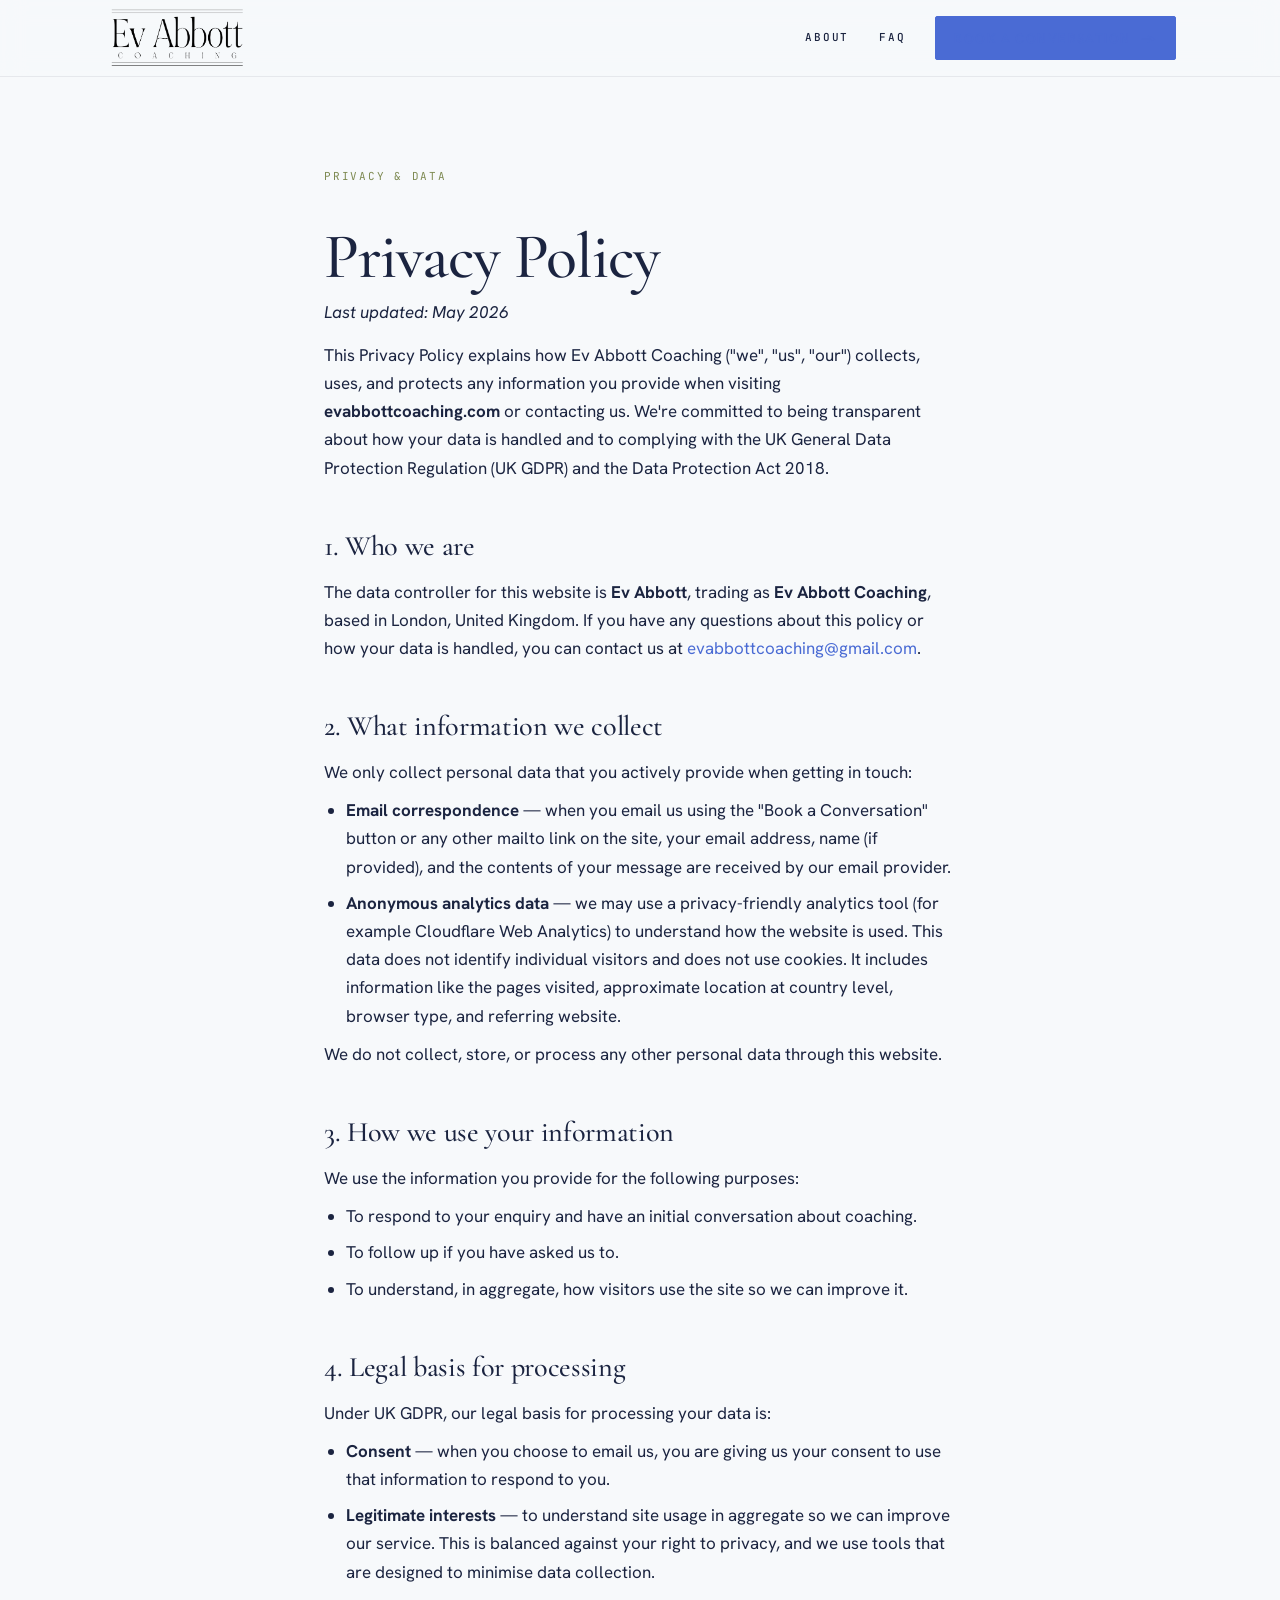
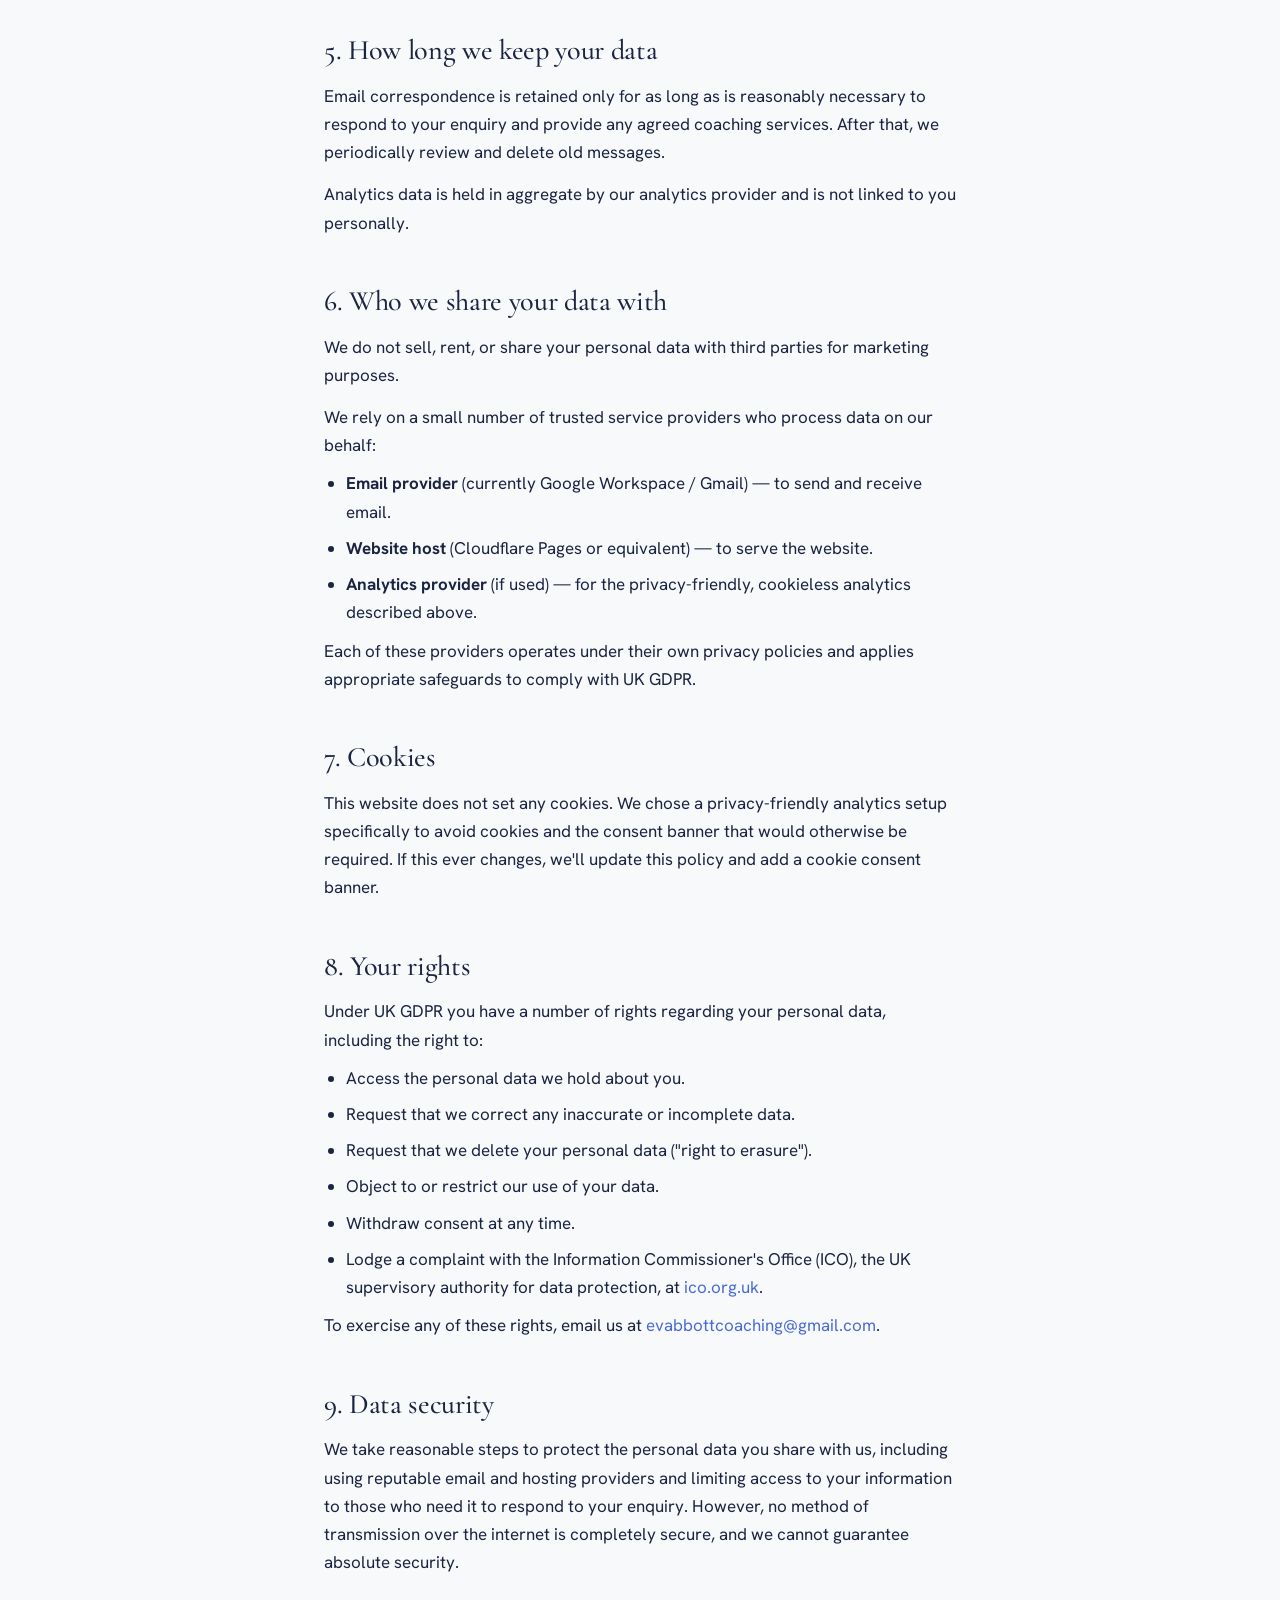
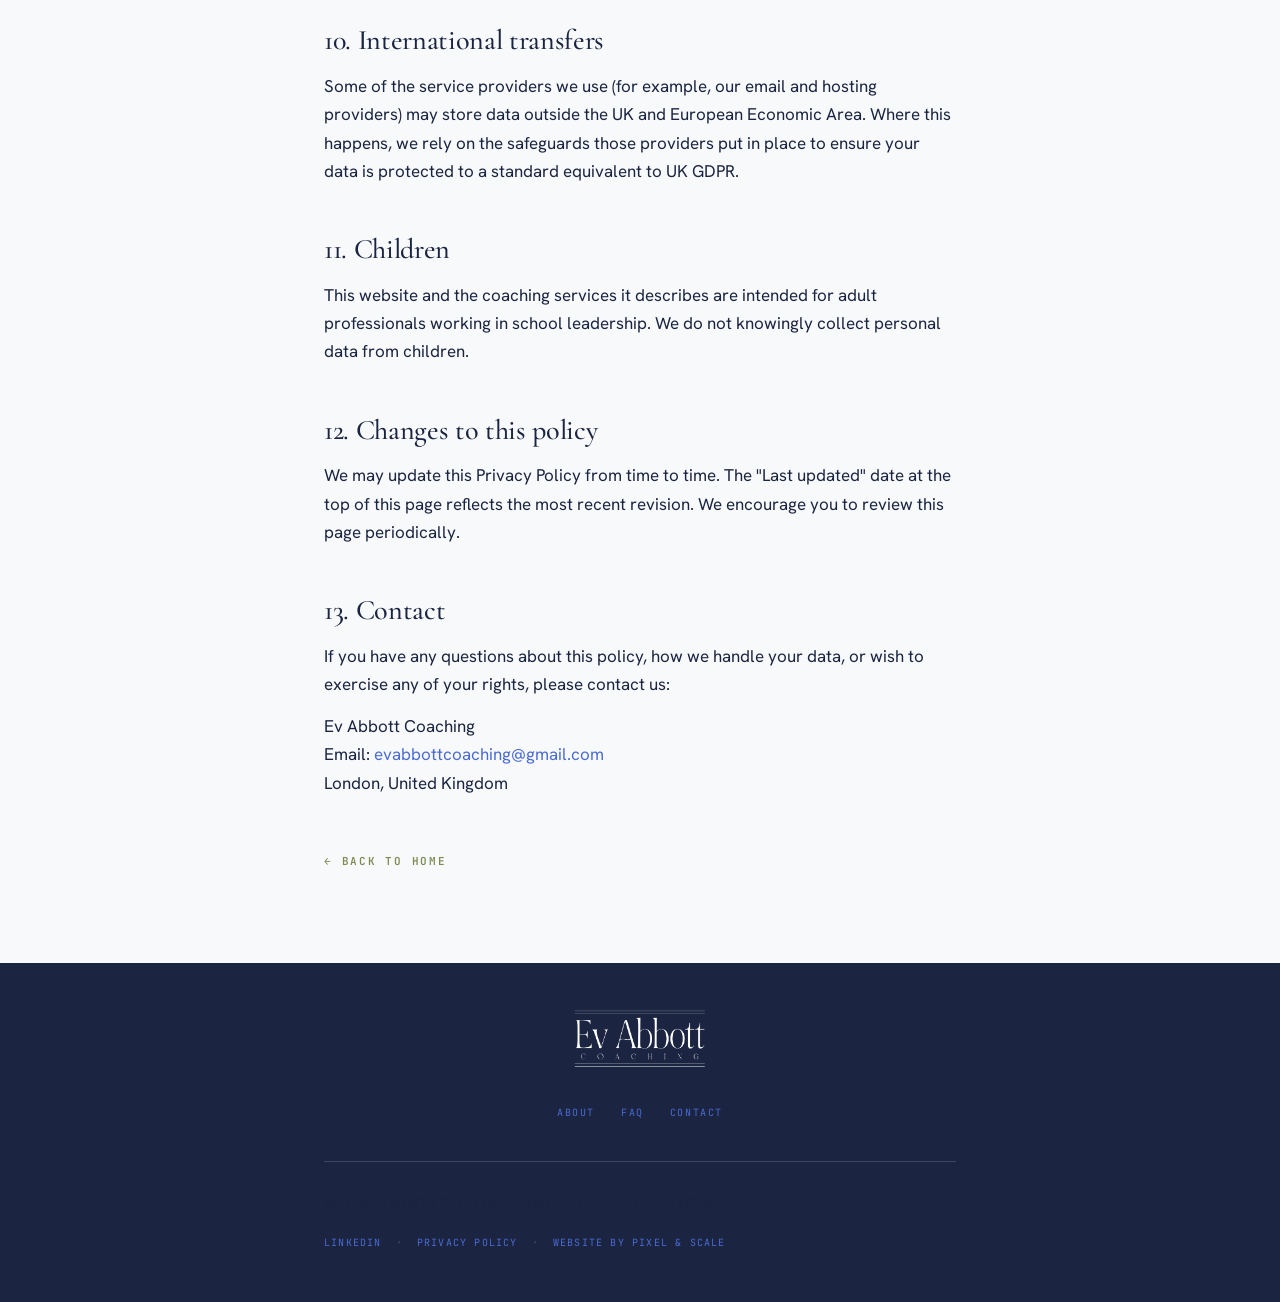
==== privacy.html @ af93abff "Initial commit — Ev Abbott Coaching site Single-page coaching site for school middle leaders. - inde" ====
<!doctype html>
<html lang="en-GB">
<head>
<meta charset="utf-8" />
<meta name="viewport" content="width=device-width, initial-scale=1" />
<title>Privacy Policy | Ev Abbott Coaching</title>
<meta name="description" content="How Ev Abbott Coaching collects and uses your personal information." />
<link rel="canonical" href="https://www.evabbottcoaching.com/privacy.html" /><!-- TODO: confirm final domain -->
<meta name="robots" content="noindex, follow" />
<meta name="theme-color" content="#1B2440" />

<link rel="icon" href="icon.svg" type="image/svg+xml" />

<link rel="preconnect" href="https://fonts.googleapis.com" />
<link rel="preconnect" href="https://fonts.gstatic.com" crossorigin />
<link href="https://fonts.googleapis.com/css2?family=Cormorant+Garamond:ital,wght@0,400;0,500;0,600;1,400;1,500;1,600&family=Hanken+Grotesk:wght@300;400;500;600&family=JetBrains+Mono:ital,wght@0,400;0,500;0,600;1,500;1,600&display=swap" rel="stylesheet" />

<link rel="stylesheet" href="styles/main.css" />

<style>
  .legal-page main { padding-block: clamp(48px, 7vw, 96px); }
  .legal-page .container { max-width: 760px; }
  .legal-page h1.display { font-size: clamp(36px, 5vw, 64px); line-height: 1.05; letter-spacing: -0.02em; margin-bottom: 8px; color: var(--ink); }
  .legal-page .legal-meta { font-family: var(--mono); font-size: 11px; letter-spacing: 0.16em; text-transform: uppercase; color: var(--olive-text); margin-bottom: clamp(28px, 3vw, 40px); }
  .legal-page h2 { font-family: var(--serif); font-weight: 500; font-size: clamp(22px, 2.2vw, 30px); line-height: 1.2; letter-spacing: -0.012em; color: var(--ink); margin-top: clamp(32px, 4vw, 48px); margin-bottom: 14px; }
  .legal-page p, .legal-page li { font-family: var(--sans); font-size: 17px; line-height: 1.66; color: var(--ink); max-width: 64ch; }
  .legal-page p + p { margin-top: 14px; }
  .legal-page ul { padding-left: 22px; margin: 10px 0; display: flex; flex-direction: column; gap: 8px; }
  .legal-page a { color: var(--blue); }
  .legal-page a:hover { color: var(--blue-deep); text-decoration: underline; text-underline-offset: 3px; }
  .legal-page .back-link {
    display: inline-flex; align-items: center; gap: 8px;
    font-family: var(--mono); font-size: 11px; font-weight: 600; letter-spacing: 0.16em; text-transform: uppercase;
    color: var(--olive-text);
    margin-top: clamp(40px, 5vw, 56px);
  }
  .legal-page .back-link:hover { color: var(--blue); }
</style>
</head>
<body class="legal-page">

<a class="skip-link" href="#main">Skip to main content</a>

<header class="site-header">
  <div class="site-header__inner">
    <a href="index.html" class="wordmark" aria-label="Ev Abbott Coaching, back to home">
      <img src="images/Ev-Abbott-coaching-logo.png" alt="Ev Abbott Coaching" width="1914" height="836" />
    </a>
    <nav class="primary-nav" aria-label="Primary">
      <a href="index.html#about">About</a>
      <a href="index.html#faq">FAQ</a>
      <a href="index.html#contact" class="btn btn--solid nav-cta">Book a conversation <span class="arrow" aria-hidden="true">→</span></a>
    </nav>
  </div>
</header>

<main id="main">
  <div class="container">

    <p class="legal-meta">Privacy &amp; Data</p>
    <h1 class="display">Privacy Policy</h1>
    <p><em>Last updated: <span id="lastUpdated">May 2026</span></em></p>

    <p>This Privacy Policy explains how Ev Abbott Coaching ("we", "us", "our") collects, uses, and protects any information you provide when visiting <strong>evabbottcoaching.com</strong> or contacting us. We're committed to being transparent about how your data is handled and to complying with the UK General Data Protection Regulation (UK GDPR) and the Data Protection Act 2018.</p>

    <h2>1. Who we are</h2>
    <p>The data controller for this website is <strong>Ev Abbott</strong>, trading as <strong>Ev Abbott Coaching</strong>, based in London, United Kingdom. If you have any questions about this policy or how your data is handled, you can contact us at <a href="mailto:evabbottcoaching@gmail.com">evabbottcoaching@gmail.com</a>.</p>

    <h2>2. What information we collect</h2>
    <p>We only collect personal data that you actively provide when getting in touch:</p>
    <ul>
      <li><strong>Email correspondence</strong> — when you email us using the "Book a Conversation" button or any other mailto link on the site, your email address, name (if provided), and the contents of your message are received by our email provider.</li>
      <li><strong>Anonymous analytics data</strong> — we may use a privacy-friendly analytics tool (for example Cloudflare Web Analytics) to understand how the website is used. This data does not identify individual visitors and does not use cookies. It includes information like the pages visited, approximate location at country level, browser type, and referring website.</li>
    </ul>
    <p>We do not collect, store, or process any other personal data through this website.</p>

    <h2>3. How we use your information</h2>
    <p>We use the information you provide for the following purposes:</p>
    <ul>
      <li>To respond to your enquiry and have an initial conversation about coaching.</li>
      <li>To follow up if you have asked us to.</li>
      <li>To understand, in aggregate, how visitors use the site so we can improve it.</li>
    </ul>

    <h2>4. Legal basis for processing</h2>
    <p>Under UK GDPR, our legal basis for processing your data is:</p>
    <ul>
      <li><strong>Consent</strong> — when you choose to email us, you are giving us your consent to use that information to respond to you.</li>
      <li><strong>Legitimate interests</strong> — to understand site usage in aggregate so we can improve our service. This is balanced against your right to privacy, and we use tools that are designed to minimise data collection.</li>
    </ul>

    <h2>5. How long we keep your data</h2>
    <p>Email correspondence is retained only for as long as is reasonably necessary to respond to your enquiry and provide any agreed coaching services. After that, we periodically review and delete old messages.</p>
    <p>Analytics data is held in aggregate by our analytics provider and is not linked to you personally.</p>

    <h2>6. Who we share your data with</h2>
    <p>We do not sell, rent, or share your personal data with third parties for marketing purposes.</p>
    <p>We rely on a small number of trusted service providers who process data on our behalf:</p>
    <ul>
      <li><strong>Email provider</strong> (currently Google Workspace / Gmail) — to send and receive email.</li>
      <li><strong>Website host</strong> (Cloudflare Pages or equivalent) — to serve the website.</li>
      <li><strong>Analytics provider</strong> (if used) — for the privacy-friendly, cookieless analytics described above.</li>
    </ul>
    <p>Each of these providers operates under their own privacy policies and applies appropriate safeguards to comply with UK GDPR.</p>

    <h2>7. Cookies</h2>
    <p>This website does not set any cookies. We chose a privacy-friendly analytics setup specifically to avoid cookies and the consent banner that would otherwise be required. If this ever changes, we'll update this policy and add a cookie consent banner.</p>

    <h2>8. Your rights</h2>
    <p>Under UK GDPR you have a number of rights regarding your personal data, including the right to:</p>
    <ul>
      <li>Access the personal data we hold about you.</li>
      <li>Request that we correct any inaccurate or incomplete data.</li>
      <li>Request that we delete your personal data ("right to erasure").</li>
      <li>Object to or restrict our use of your data.</li>
      <li>Withdraw consent at any time.</li>
      <li>Lodge a complaint with the Information Commissioner's Office (ICO), the UK supervisory authority for data protection, at <a href="https://ico.org.uk" target="_blank" rel="noopener noreferrer">ico.org.uk</a>.</li>
    </ul>
    <p>To exercise any of these rights, email us at <a href="mailto:evabbottcoaching@gmail.com">evabbottcoaching@gmail.com</a>.</p>

    <h2>9. Data security</h2>
    <p>We take reasonable steps to protect the personal data you share with us, including using reputable email and hosting providers and limiting access to your information to those who need it to respond to your enquiry. However, no method of transmission over the internet is completely secure, and we cannot guarantee absolute security.</p>

    <h2>10. International transfers</h2>
    <p>Some of the service providers we use (for example, our email and hosting providers) may store data outside the UK and European Economic Area. Where this happens, we rely on the safeguards those providers put in place to ensure your data is protected to a standard equivalent to UK GDPR.</p>

    <h2>11. Children</h2>
    <p>This website and the coaching services it describes are intended for adult professionals working in school leadership. We do not knowingly collect personal data from children.</p>

    <h2>12. Changes to this policy</h2>
    <p>We may update this Privacy Policy from time to time. The "Last updated" date at the top of this page reflects the most recent revision. We encourage you to review this page periodically.</p>

    <h2>13. Contact</h2>
    <p>If you have any questions about this policy, how we handle your data, or wish to exercise any of your rights, please contact us:</p>
    <p>
      Ev Abbott Coaching<br />
      Email: <a href="mailto:evabbottcoaching@gmail.com">evabbottcoaching@gmail.com</a><br />
      London, United Kingdom
    </p>

    <a class="back-link" href="index.html">← Back to home</a>

  </div>
</main>

<footer class="site-footer">
  <div class="container">
    <div class="site-footer__top">
      <img class="site-footer__logo" src="images/Ev-Abbott-coaching-logo.png" alt="Ev Abbott Coaching" width="1914" height="836" loading="lazy" />
      <nav class="site-footer__nav" aria-label="Footer">
        <a href="index.html#about">About</a>
        <a href="index.html#faq">FAQ</a>
        <a href="index.html#contact">Contact</a>
      </nav>
    </div>
    <div class="site-footer__bottom">
      <p class="site-footer__copy">© Ev Abbott Coaching <span id="year">2026</span> <span class="site-footer__sep" aria-hidden="true">·</span> London, UK</p>
      <div class="site-footer__legal">
        <a href="https://www.linkedin.com/in/evabbott" target="_blank" rel="noopener noreferrer">LinkedIn<span class="visually-hidden"> (opens in a new tab)</span></a>
        <span class="site-footer__sep" aria-hidden="true">·</span>
        <a href="privacy.html" aria-current="page">Privacy Policy</a>
        <span class="site-footer__sep" aria-hidden="true">·</span>
        <a href="https://pixelandscale.com" target="_blank" rel="noopener noreferrer">Website by Pixel &amp; Scale<span class="visually-hidden"> (opens in a new tab)</span></a>
      </div>
    </div>
  </div>
</footer>

<script>
  document.getElementById('year').textContent = new Date().getFullYear();
</script>

</body>
</html>
---- styles/main.css ----
/* ============================================================
   EV ABBOTT COACHING
   Visual system adapted from the Reframd home page (editorial /
   asymmetric & declarative). Palette and fonts are Ev's; the
   layout language is the same. WCAG 2.2 AA targeted throughout.
   ============================================================ */

/* ───────── TOKENS ───────── */
:root {
  /* Brand palette (client brief — small contrast tweaks only) */
  --paper:      #FFFFFF;
  --canvas:     #F7F9FB;   /* off-white — main background */
  --mist:       #E8EAEE;   /* light grey — quiet alt bands */
  --soft-blue:  #B3C9F6;   /* soft blue — pop band / light accent */
  --blue:       #4A6BD4;   /* primary blue — actions + closing block */
  --blue-deep:  #3A57B8;   /* darker blue — hover/active (tweak) */
  --olive:      #7E8A52;   /* olive — large display italics, numerals, marks */
  --olive-text: #7E8A52;   /* brand olive — used for small titles per design brief. NOTE: at 11–13px this fails strict WCAG AA (~3.46:1 vs 4.5 needed). Acceptable to the client for now. */
  --ink:        #1B2440;   /* near-navy — headings, body text, dark blocks */
  --ink-70:     #4C5468;   /* muted text — AA-safe on canvas & mist (tweak) */

  --on-dark:        #F7F9FB;
  --on-dark-soft:   rgba(247, 249, 251, 0.80);
  --on-dark-faint:  rgba(247, 249, 251, 0.55);
  --on-blue-soft:   rgba(255, 255, 255, 0.92);

  --line:        rgba(27, 36, 64, 0.14);
  --line-soft:   rgba(27, 36, 64, 0.08);
  --line-on-dark: rgba(247, 249, 251, 0.16);

  --serif: 'Cormorant Garamond', 'Iowan Old Style', 'Palatino Linotype', Palatino, Georgia, serif;
  --sans:  'Hanken Grotesk', -apple-system, BlinkMacSystemFont, 'Segoe UI', Helvetica, Arial, sans-serif;
  --mono:  'JetBrains Mono', ui-monospace, 'SF Mono', Menlo, Consolas, monospace;

  --maxw:   1200px;
  --gutter: clamp(24px, 5vw, 64px);
  --header-h: 76px;
  --pad-section: clamp(64px, 9vw, 124px);
}

/* ───────── RESET / BASE ───────── */
*, *::before, *::after { box-sizing: border-box; margin: 0; padding: 0; }
html { scroll-behavior: smooth; }
html, body { background: var(--canvas); }
body {
  font-family: var(--sans);
  color: var(--ink);
  font-size: 17px;
  line-height: 1.62;
  -webkit-font-smoothing: antialiased;
  -moz-osx-font-smoothing: grayscale;
  text-rendering: optimizeLegibility;
}
img { max-width: 100%; height: auto; display: block; }
::selection { background: var(--soft-blue); color: var(--ink); }
a { color: var(--blue); text-decoration: none; }
a:hover { color: var(--blue-deep); text-decoration: underline; text-underline-offset: 3px; }

/* Visible keyboard focus everywhere */
:focus-visible {
  outline: 3px solid var(--blue);
  outline-offset: 3px;
  border-radius: 3px;
}
/* On dark/blue surfaces use a light focus ring */
.challenge :focus-visible,
.contact :focus-visible,
.site-footer :focus-visible { outline-color: var(--soft-blue); }

/* Screen-reader-only text */
.visually-hidden {
  position: absolute !important;
  width: 1px; height: 1px;
  padding: 0; margin: -1px; overflow: hidden;
  clip: rect(0 0 0 0); white-space: nowrap; border: 0;
}

/* Skip link */
.skip-link {
  position: absolute; left: 14px; top: -120px; z-index: 300;
  background: var(--ink); color: #fff;
  padding: 12px 18px; border-radius: 8px;
  font-family: var(--sans); font-size: 15px; font-weight: 500;
  transition: top 0.18s ease;
}
.skip-link:hover { color: #fff; text-decoration: none; }
.skip-link:focus-visible { top: 14px; outline-offset: 2px; }

/* ───────── LAYOUT HELPERS ───────── */
.container {
  max-width: var(--maxw);
  margin-inline: auto;
  padding-inline: var(--gutter);
}
section { padding-block: var(--pad-section); scroll-margin-top: calc(var(--header-h) + 12px); }
section.alt { background: var(--mist); }

/* Micro-label (mono eyebrow) */
.micro-label {
  display: inline-block;
  font-family: var(--mono);
  font-size: 13px;
  font-weight: 600;
  letter-spacing: 0.18em;
  text-transform: uppercase;
  color: var(--olive-text);
  margin-bottom: 22px;
}
.micro-label--light { color: var(--soft-blue); }

/* Display type (Cormorant Garamond) */
.display {
  font-family: var(--serif);
  font-weight: 500;
  line-height: 1.0;
  letter-spacing: -0.018em;
  color: var(--ink);
  text-wrap: balance;
  font-feature-settings: 'liga', 'dlig';
}
.display__italic {
  font-style: italic;
  font-weight: 500;
  color: var(--blue);
}

/* Buttons */
.btn {
  display: inline-flex; align-items: center; justify-content: center; gap: 10px;
  min-height: 46px;
  padding: 13px 24px;
  font-family: var(--sans);
  font-size: 13px; font-weight: 600;
  letter-spacing: 0.11em; text-transform: uppercase;
  line-height: 1;
  border: 1.5px solid transparent;
  border-radius: 2px;
  cursor: pointer;
  transition: background-color 0.22s ease, color 0.22s ease, border-color 0.22s ease, transform 0.2s ease;
}
.btn:hover { text-decoration: none; }
.btn .arrow { transition: transform 0.22s ease; }
.btn:hover .arrow { transform: translateX(4px); }
.btn--lg { min-height: 54px; padding: 17px 30px; font-size: 13px; }
/* Solid CTA — blue #4A6BD4 with white text (~4.83:1, passes AA), olive #7E8A52 on hover */
.btn--solid { background: var(--blue); color: #fff; border-color: var(--blue); }
.btn--solid:hover { background: var(--olive); border-color: var(--olive); color: #fff; }
.btn--quiet {
  background: transparent; color: var(--ink); border: none;
  border-radius: 0;
  letter-spacing: 0.04em; text-transform: none; font-weight: 500; font-size: 14px;
  border-bottom: 1.5px solid var(--ink-70);
  min-height: 0; padding: 8px 2px;
}
.btn--quiet:hover { color: var(--blue); border-color: var(--blue); }
/* Contact CTA on the blue section — cream button with dark navy text/arrow, sage hover. */
.btn--on-blue { background: var(--on-dark); color: var(--ink); border-color: var(--on-dark); }
.btn--on-blue:hover { background: var(--olive); border-color: var(--olive); color: var(--ink); }
/* Olive modifier — kept as a no-op alias of .btn--solid */
.btn--olive { background: var(--blue); color: #fff; border-color: var(--blue); }
.btn--olive:hover { background: var(--olive); color: #fff; border-color: var(--olive); }

/* Placeholder image system (swap .img-ph contents for a real <img>) */
.img-ph {
  position: relative;
  display: flex; align-items: flex-end; justify-content: flex-start;
  overflow: hidden;
  aspect-ratio: 4 / 5;
  background-color: var(--soft-blue);
  background-image: repeating-linear-gradient(135deg, rgba(27,36,64,0.06) 0 2px, transparent 2px 15px);
  border: 1px solid var(--line-soft);
}
.img-ph--tall { aspect-ratio: 4 / 5; }
.img-ph__label {
  font-family: var(--mono);
  font-size: 11px; letter-spacing: 0.08em;
  color: var(--ink);
  background: rgba(247, 249, 251, 0.86);
  border: 1px dashed var(--line);
  padding: 7px 11px;
  margin: 16px;
}
.img-ph:has(img) { background: none; border: 0; }
.img-ph:has(img) .img-ph__label { display: none; }
.img-ph img { position: absolute; inset: 0; width: 100%; height: 100%; object-fit: cover; }

/* Draft / placeholder flag */
.draft-flag {
  display: inline-block;
  font-family: var(--mono);
  font-size: 11px; letter-spacing: 0.04em;
  color: var(--ink-70);
  background: rgba(27, 36, 64, 0.06);
  padding: 3px 8px; border-radius: 4px;
}
.micro-label--light + .display .draft-flag,
.challenge .draft-flag,
.contact .draft-flag { color: var(--on-dark-soft); background: rgba(247,249,251,0.12); }

/* ============================================================
   HEADER / NAV
   ============================================================ */
.site-header {
  position: sticky; top: 0; z-index: 100;
  background: rgba(247, 249, 251, 0.9);
  backdrop-filter: saturate(160%) blur(12px);
  -webkit-backdrop-filter: saturate(160%) blur(12px);
  border-bottom: 1px solid var(--line-soft);
}
.site-header__inner {
  max-width: var(--maxw);
  margin-inline: auto;
  padding-inline: var(--gutter);
  height: var(--header-h);
  display: flex; align-items: center; justify-content: space-between; gap: 24px;
}
.wordmark {
  display: inline-flex; align-items: center;
  flex-shrink: 0; line-height: 0;
}
.wordmark img { height: 64px; width: auto; display: block; transition: opacity 0.2s ease; }
.wordmark:hover { text-decoration: none; }
.wordmark:hover img { opacity: 0.78; }
.primary-nav { display: flex; align-items: center; gap: 30px; }
.primary-nav > a:not(.btn) {
  font-family: var(--mono);
  font-size: 11px; font-weight: 500;
  letter-spacing: 0.16em; text-transform: uppercase;
  color: var(--ink);
}
.primary-nav > a:not(.btn):hover { color: var(--blue); text-decoration: none; }
/* Header CTA inherits blue + olive-hover via .btn--solid; just size overrides here */
.nav-cta { min-height: 44px; padding: 12px 18px; }

.nav-toggle {
  display: none;
  flex-direction: column; align-items: center; justify-content: center; gap: 5px;
  width: 46px; height: 46px;
  background: transparent; border: 1px solid var(--line); border-radius: 6px;
  cursor: pointer;
}
.nav-toggle span { display: block; width: 22px; height: 1.6px; background: var(--ink); transition: transform 0.25s ease, opacity 0.2s ease; }
.nav-toggle[aria-expanded="true"] span:nth-child(1) { transform: translateY(6.6px) rotate(45deg); }
.nav-toggle[aria-expanded="true"] span:nth-child(2) { opacity: 0; }
.nav-toggle[aria-expanded="true"] span:nth-child(3) { transform: translateY(-6.6px) rotate(-45deg); }

@media (max-width: 880px) {
  .nav-toggle { display: flex; }
  .primary-nav {
    position: absolute; left: 0; right: 0; top: var(--header-h);
    flex-direction: column; align-items: stretch; gap: 0;
    background: var(--canvas);
    border-bottom: 1px solid var(--line);
    padding: 8px var(--gutter) 22px;
    box-shadow: 0 14px 30px -18px rgba(27, 36, 64, 0.3);
    max-height: 0; overflow: hidden; opacity: 0; visibility: hidden;
    transition: max-height 0.3s ease, opacity 0.22s ease, visibility 0.22s ease, padding 0.3s ease;
  }
  .primary-nav.is-open { max-height: 480px; opacity: 1; visibility: visible; padding-top: 8px; }
  .primary-nav > a:not(.btn) {
    padding: 15px 2px; font-size: 12px;
    border-bottom: 1px solid var(--line-soft);
  }
  .primary-nav .btn { width: 100%; margin-top: 16px; }
}

/* ============================================================
   HERO — full-bleed photo + light wash overlay
   ============================================================ */
.hero {
  position: relative;
  display: flex; align-items: center;
  min-height: clamp(520px, 80vh, 800px);
  padding-block: clamp(56px, 9vw, 112px);
  overflow: hidden;
  color: var(--ink);
  background-color: var(--mist);
  /* School photo under a strong, light #E8EAEE wash — kept very light across the
     left two-thirds (where all the text sits) for readability, easing off only
     on the far right so a hint of the building still shows. */
  background-image:
    linear-gradient(102deg,
      rgba(232, 234, 238, 0.97) 0%,
      rgba(232, 234, 238, 0.95) 48%,
      rgba(232, 234, 238, 0.86) 76%,
      rgba(232, 234, 238, 0.74) 100%),
    url('../images/ev-abbott-coaching-hero.jpg');
  background-size: cover;
  background-position: center;
  background-repeat: no-repeat;
}
.hero__inner {
  position: relative; z-index: 2;
  width: 100%; max-width: var(--maxw);
  margin-inline: auto; padding-inline: var(--gutter);
  display: flex; flex-direction: column; align-items: flex-start;
  gap: 24px;
}
.hero h1.display {
  font-size: clamp(44px, 7.4vw, 104px);
  line-height: 0.98;
  letter-spacing: -0.028em;
  max-width: 16ch;
}
.hero .display__italic { color: var(--blue); }
.hero__sub {
  font-size: clamp(17px, 1.4vw, 20px);
  line-height: 1.6;
  color: var(--ink-70);
  max-width: 38rem;
  margin-top: 2px;
}
.hero__actions { display: flex; flex-wrap: wrap; align-items: center; gap: 18px 30px; margin-top: 12px; }

/* ============================================================
   A BRIEF INTRODUCTION
   ============================================================ */
.intro { padding-block: clamp(56px, 7vw, 96px); }
.intro__inner {
  display: grid;
  grid-template-columns: minmax(0, 1.1fr) minmax(0, 0.9fr);
  gap: clamp(40px, 6vw, 84px);
  align-items: center;
}
.intro__text { max-width: 34rem; }
.intro__lead {
  font-family: var(--serif); font-weight: 500;
  font-size: clamp(28px, 3vw, 40px);
  line-height: 1.2; letter-spacing: -0.015em;
  margin-bottom: 22px;
}
/* .intro__lead .display__italic — inherits global .display__italic colour (blue) */
.intro__body { color: var(--ink-70); font-size: clamp(17px, 1.4vw, 19px); line-height: 1.62; }
.intro__sig {
  font-family: var(--serif); font-style: italic; font-weight: 500;
  font-size: 21px; color: var(--olive-text);
  margin-top: 28px;
}
.intro__media .img-ph { max-height: 520px; }

/* ============================================================
   THE CHALLENGE — bold dark block
   ============================================================ */
.challenge {
  background: var(--ink);
  color: var(--on-dark);
}
.challenge .display { color: var(--on-dark); }
.challenge__h2 {
  /* same fluid scale as the How section heading */
  font-size: clamp(36px, 5.6vw, 84px);
  line-height: 1.06;
  letter-spacing: -0.024em;
  margin-bottom: clamp(32px, 4vw, 56px);
}
.challenge__accent { color: var(--soft-blue); }
/* Two-column body: paragraphs on the left, callouts on the right */
.challenge__cols {
  display: grid;
  grid-template-columns: minmax(0, 1.05fr) minmax(0, 0.95fr);
  gap: clamp(36px, 5vw, 72px);
  align-items: start;
}
.challenge__body {
  display: flex;
  flex-direction: column;
  gap: 20px;
  color: var(--on-dark-soft);
  font-size: clamp(16px, 1.3vw, 18px);
  line-height: 1.65;
  max-width: 60ch;
}
.challenge__callouts {
  display: flex;
  flex-direction: column;
  gap: 14px;
}
.callout {
  display: grid;
  grid-template-columns: auto minmax(0, 1fr);
  gap: 18px;
  align-items: center;
  background: var(--mist);
  padding: clamp(18px, 2vw, 24px) clamp(20px, 2.4vw, 28px);
}
.callout__icon {
  display: inline-flex;
  align-items: center;
  justify-content: center;
  width: 24px;
  height: 24px;
  color: var(--olive);
  flex-shrink: 0;
}
.callout__icon svg { width: 100%; height: 100%; display: block; }
.callout__text {
  font-family: var(--sans);
  font-size: 15px;
  line-height: 1.55;
  color: var(--ink);
}

@media (max-width: 880px) {
  .challenge__cols { grid-template-columns: 1fr; gap: 32px; }
}

/* ============================================================
   COACHING DEPTH — quiet editorial section between challenge & how-it-works
   ============================================================ */
.depth { background: var(--paper); } /* pure white — distinct from the slightly-grey canvas elsewhere */
.depth__inner {
  display: grid;
  grid-template-columns: minmax(0, 0.85fr) minmax(0, 1.15fr);
  gap: clamp(40px, 5vw, 80px);
  align-items: center;
  max-width: 1100px;
  margin-inline: auto;
}
.depth__media .img-ph {
  max-width: 460px;
  max-height: 580px;
}
.depth__text { max-width: 60ch; }
.depth__h2 {
  text-align: left;
  font-size: clamp(32px, 4.4vw, 60px);
  line-height: 1.1;
  letter-spacing: -0.022em;
  color: var(--ink);
  margin: 0 0 clamp(22px, 2.6vw, 34px);
}
.depth__pull {
  text-align: left;
  font-family: var(--serif);
  font-style: italic;
  font-weight: 500;
  font-size: clamp(20px, 2.2vw, 30px);
  line-height: 1.35;
  letter-spacing: -0.01em;
  color: var(--blue);
  margin: 0 0 clamp(32px, 4vw, 48px);
}
.depth__body {
  display: flex;
  flex-direction: column;
  gap: 20px;
  margin: 0;
  text-align: left;
  font-family: var(--sans);
  font-size: clamp(16px, 1.3vw, 18px);
  line-height: 1.66;
  color: var(--ink);
}

@media (max-width: 880px) {
  .depth__inner { grid-template-columns: 1fr; gap: 36px; }
  .depth__media .img-ph { max-width: 440px; margin-inline: auto; }
}

/* ============================================================
   HOW IT WORKS — three steps
   ============================================================ */
.how__head {
  margin-bottom: clamp(40px, 5vw, 64px);
  text-align: center;
}
.how__h2 {
  font-size: clamp(36px, 5.6vw, 84px);
  line-height: 1.06;
  /* no max-width — heading spans the full section width so it can sit on one line at desktop */
  margin-bottom: 24px;
}
.how__intro {
  color: var(--ink-70);
  font-size: clamp(16px, 1.3vw, 18px);
  line-height: 1.6;
  /* no max-width — extends to the same width as the heading above */
  margin-inline: auto;
}
.how__steps {
  list-style: none;
  display: grid;
  grid-template-columns: repeat(3, minmax(0, 1fr));
  gap: 1px;
  background: var(--line);
  border-block: 1px solid var(--line);
}
.how__step {
  background: var(--canvas);
  padding: clamp(28px, 3.4vw, 44px) clamp(22px, 2.4vw, 36px);
  min-height: clamp(300px, 30vw, 400px);
  display: flex; flex-direction: column; gap: 14px;
  transition: background-color 0.3s ease;
}
.alt .how__step { background: var(--mist); }
.how__step:hover { background: var(--soft-blue); }
.how__num {
  font-family: var(--serif); font-style: italic; font-weight: 500;
  font-size: clamp(72px, 7vw, 110px);
  line-height: 0.85;
  color: var(--olive);
  margin-bottom: clamp(16px, 3vw, 40px);
}
.how__step h3 {
  font-family: var(--serif); font-weight: 500;
  font-size: clamp(22px, 1.9vw, 28px);
  line-height: 1.15; letter-spacing: -0.01em;
  color: var(--ink);
  max-width: 16ch;
}
.how__step p { color: var(--ink-70); font-size: 15.5px; line-height: 1.6; }
.how__cta { margin-top: clamp(40px, 5vw, 64px); display: flex; justify-content: center; }

/* ============================================================
   WHAT CHANGES — outcomes cards
   ============================================================ */
/* What-changes section sits on a mist band */
.outcomes { background: var(--mist); }
.outcomes .micro-label { color: var(--olive-text); } /* brand olive returns — borderline AA-large on mist */
.outcomes .outcome-card { border-color: rgba(27, 36, 64, 0.10); }
.outcomes__head { margin-bottom: clamp(40px, 5vw, 64px); }
.outcomes__h2 {
  font-size: clamp(36px, 6vw, 96px);
  line-height: 0.96;
  letter-spacing: -0.025em;
}
.outcomes__grid {
  display: grid;
  grid-template-columns: repeat(3, minmax(0, 1fr));
  gap: clamp(20px, 2.4vw, 30px);
}
.outcome-card {
  background: var(--paper);
  border: 1px solid var(--line-soft);
  padding: clamp(28px, 3vw, 40px);
  display: flex; flex-direction: column; gap: 16px;
  min-height: clamp(240px, 24vw, 300px);
  transition: border-color 0.25s ease, transform 0.25s ease;
}
.alt .outcome-card { background: var(--paper); }
.outcome-card:hover { border-color: var(--blue); transform: translateY(-3px); }
.outcome-card__icon {
  display: inline-block;
  width: clamp(40px, 4.4vw, 56px);
  height: clamp(40px, 4.4vw, 56px);
  color: var(--olive);
  margin-bottom: 8px;
  transition: color 0.25s ease;
}
.outcome-card__icon svg { width: 100%; height: 100%; display: block; }
.outcome-card:hover .outcome-card__icon { color: var(--blue); }
.outcome-card h3 {
  font-family: var(--serif); font-weight: 500;
  font-size: clamp(21px, 1.8vw, 26px);
  line-height: 1.18; letter-spacing: -0.01em;
  color: var(--ink); max-width: 18ch;
}
.outcome-card p { color: var(--ink-70); font-size: 15.5px; line-height: 1.6; }

/* ============================================================
   THE PROGRAMME & INVESTMENT
   ============================================================ */
.programme__head { margin-bottom: clamp(36px, 4.5vw, 56px); }
.programme__h2 {
  font-size: clamp(34px, 5.4vw, 82px);
  line-height: 0.98;
  letter-spacing: -0.025em;
  max-width: 20ch;
}
.programme__grid {
  display: grid;
  grid-template-columns: minmax(0, 1.05fr) minmax(0, 0.95fr);
  gap: clamp(36px, 5vw, 72px);
  align-items: center;
}
.programme__text { display: flex; flex-direction: column; gap: 20px; color: var(--ink-70); font-size: 17px; line-height: 1.65; max-width: 46ch; }
.programme__text p strong, .programme__strong { color: var(--ink); font-weight: 600; }
.programme__text .btn { align-self: flex-start; margin-top: 8px; }
.programme__panel {
  background: var(--paper);
  border: 1px solid var(--line-soft);
  padding: clamp(28px, 3.4vw, 44px);
  box-shadow: 0 16px 36px -24px rgba(27, 36, 64, 0.28);
}
.programme__panel h3 {
  font-family: var(--serif); font-weight: 600;
  font-size: clamp(20px, 1.8vw, 24px);
  color: var(--ink);
  margin-bottom: 20px;
}
.programme__list {
  list-style: none;
  display: flex; flex-direction: column; gap: 12px;
  margin-bottom: 24px;
}
.programme__list li {
  position: relative; padding-left: 26px;
  color: var(--ink-70); font-size: 15.5px; line-height: 1.5;
}
.programme__list li::before {
  content: "";
  position: absolute; left: 0; top: 0.55em;
  width: 14px; height: 2px; background: var(--olive); border-radius: 2px;
}
.programme__investment {
  border-top: 1px solid var(--line);
  padding-top: 20px;
  color: var(--ink-70); font-size: 15px; line-height: 1.6;
}
.programme__investment strong { color: var(--ink); font-weight: 600; }

/* ============================================================
   TESTIMONIALS — three stacked full-width colour bands
   ============================================================ */
.testimonials { padding-block: 0; }
.testimonials__eyebrow {
  display: block;
  text-align: center;
  padding: clamp(56px, 7vw, 96px) var(--gutter) 0;
  margin: 0;
}

.t-band {
  margin: 0;
  padding: clamp(32px, 4vw, 56px) var(--gutter);
  display: grid;
  justify-items: center;
  align-content: center;
  gap: clamp(14px, 1.8vw, 22px);
  text-align: center;
  color: var(--ink);
  min-height: calc(clamp(280px, 28vw, 360px) - 30px);   /* matched band 1, now 30px shorter across viewports */
}
.t-band--soft-blue { background: var(--soft-blue); }
.t-band--mist      { background: var(--mist); }
.t-band--canvas    { background: var(--canvas); }

.t-band__mark {
  font-family: var(--serif);
  font-weight: 500;
  font-size: clamp(54px, 6vw, 88px);
  line-height: 0.6;
  color: var(--ink);
}
.t-band__mark--accent { color: var(--olive); } /* canvas band only */

.t-band blockquote,
.t-band__quote-placeholder {
  margin: 0;
  max-width: 64ch;
  font-family: var(--serif);
  font-weight: 500;
  font-size: clamp(20px, 2vw, 26px);
  line-height: 1.5;
  letter-spacing: -0.005em;
  color: var(--ink);
}
.t-band__italic { font-style: italic; color: var(--blue-deep); }

.t-band figcaption {
  font-family: var(--mono);
  font-size: 11.5px;
  letter-spacing: 0.14em;
  text-transform: uppercase;
  color: var(--ink);
}

/* ============================================================
   ABOUT EV — fuller, with stats
   ============================================================ */
.about { background: var(--paper); color: var(--ink); }
/* eyebrow back to brand olive on the paper-white background */
.about .micro-label { color: var(--olive-text); }
.about__inner {
  display: grid;
  grid-template-columns: minmax(0, 0.85fr) minmax(0, 1.15fr);
  gap: clamp(40px, 6vw, 80px);
  align-items: start;
}
.about__media-col { display: flex; flex-direction: column; }
.about__media-col .img-ph { aspect-ratio: 4 / 5; }
.intro__stats {
  margin-top: clamp(28px, 3.4vw, 44px);
  padding-top: clamp(22px, 2.4vw, 32px);
  border-top: 1px solid var(--line);
  display: grid; grid-template-columns: repeat(3, minmax(0, 1fr)); gap: 18px;
}
.intro__stat { display: flex; flex-direction: column; gap: 8px; }
.intro__stat-num {
  font-family: var(--serif); font-weight: 500;
  font-size: clamp(26px, 2.4vw, 36px);
  line-height: 1; color: var(--blue);
  transition: color 0.25s ease;
}
/* .intro__stat-num .display__italic — inherits the parent's blue / hover olive */
.intro__stat-num .display__italic { color: inherit; }
.intro__stat-lbl {
  font-family: var(--mono); font-size: 11px; font-weight: 600; letter-spacing: 0.12em; text-transform: uppercase;
  color: var(--olive-text); line-height: 1.5;
  transition: color 0.25s ease;
}
.intro__stat:hover .intro__stat-num { color: var(--olive); }
.intro__stat:hover .intro__stat-lbl { color: var(--blue); }

/* Fourth credibility line below the three stat blocks */
.intro__accreditor {
  margin-top: clamp(14px, 1.6vw, 20px);
  text-align: left;
  font-family: var(--mono);
  font-style: italic;
  font-weight: 600;
  font-size: 14px;
  letter-spacing: 0.12em;
  text-transform: uppercase;
  line-height: 1.5;
  color: var(--olive);
  transition: color 0.25s ease;
  cursor: default;
}
.intro__accreditor:hover { color: var(--blue); }
.about__eyebrow {
  display: block;
  margin-bottom: clamp(20px, 2.4vw, 32px);
}
.about__text { display: flex; flex-direction: column; gap: clamp(20px, 2.4vw, 32px); }
.about__box--full { margin-top: clamp(28px, 3.4vw, 44px); }
.about__h2 {
  font-size: clamp(34px, 5vw, 76px);
  line-height: 1.02; letter-spacing: -0.025em;
  margin-bottom: 0;
  color: var(--ink);   /* dark navy on the soft-blue background (~9.2:1) */
}
/* italic accent back to cornflower on paper-white (~4.6:1, passes AA-normal) */
.about .display__italic { color: var(--blue); }

/* Bare text — no grey boxes; paragraphs flow on the soft-blue bg */
.about__box {
  display: flex;
  flex-direction: column;
  gap: 18px;
}
.about__box--body p {
  font-family: var(--sans);
  font-size: 17px;
  line-height: 1.66;
  color: var(--ink);
  max-width: 64ch;
}
.about__box--italic p {
  font-family: var(--serif);
  font-style: italic;
  font-weight: 500;
  font-size: clamp(19px, 1.7vw, 24px);
  line-height: 1.4;
  color: var(--ink);
  text-align: left;
  /* no max-width — italic lines extend to the full container width, aligning with the right edge of the body block */
}

/* ============================================================
   FAQ — accordion (native <details>)
   ============================================================ */
.faq__inner { max-width: 920px; }
.faq__head {
  margin-bottom: clamp(40px, 5vw, 64px);
}
.faq__h2 {
  font-size: clamp(38px, 6vw, 100px);
  line-height: 0.94; letter-spacing: -0.025em;
}
.faq__intro { color: var(--ink-70); font-size: 16px; line-height: 1.55; max-width: 40ch; padding-bottom: 10px; }
.faq__list { border-top: 1px solid var(--line); }
.faq-item { border-bottom: 1px solid var(--line); }
.faq-item > summary {
  list-style: none; cursor: pointer;
  display: flex; align-items: flex-start; gap: 24px;
  padding: 22px 0;
}
.faq-item > summary::-webkit-details-marker { display: none; }
.faq-item__q {
  flex: 1;
  font-family: var(--serif); font-weight: 500;
  font-size: clamp(20px, 1.9vw, 26px);
  line-height: 1.3; letter-spacing: -0.01em;
  color: var(--ink);
  transition: color 0.2s ease;
}
.faq-item > summary:hover .faq-item__q { color: var(--blue); }
.faq-item__icon {
  flex-shrink: 0; width: 30px; height: 30px; border-radius: 50%;
  border: 1.5px solid var(--line);
  position: relative; margin-top: 2px;
  transition: background-color 0.2s ease, border-color 0.2s ease, transform 0.3s ease;
}
.faq-item__icon::before, .faq-item__icon::after {
  content: ""; position: absolute; top: 50%; left: 50%; background: var(--ink);
  transition: transform 0.3s ease, background-color 0.2s ease;
}
.faq-item__icon::before { width: 11px; height: 1.6px; transform: translate(-50%, -50%); }
.faq-item__icon::after  { width: 1.6px; height: 11px; transform: translate(-50%, -50%); }
.faq-item[open] .faq-item__icon { background: var(--ink); border-color: var(--ink); }
.faq-item[open] .faq-item__icon::before { background: var(--canvas); }
.faq-item[open] .faq-item__icon::after { transform: translate(-50%, -50%) scaleY(0); }
.faq-item__a { padding: 0 54px 26px 0; }
.faq-item__a p { color: var(--ink-70); font-size: 16px; line-height: 1.66; max-width: 66ch; }

/* ============================================================
   CONTACT — bold blue closing block
   ============================================================ */
.contact {
  background: var(--blue);
  color: #fff;
  padding-block: clamp(48px, 6vw, 80px); /* compact — overrides the default section padding */
}
.contact .display { color: #fff; }
.contact__inner {
  text-align: center;
  max-width: 760px;
  margin-inline: auto;
}
.contact__h2 {
  font-size: clamp(36px, 5.4vw, 88px);
  line-height: 1.02; letter-spacing: -0.028em;
  margin: 16px auto 20px;
  max-width: 18ch;
}
.contact .display__italic { color: var(--on-dark); } /* cream on cornflower, italic style differentiates */
.contact__lead {
  color: var(--on-blue-soft);
  font-size: clamp(16px, 1.3vw, 18px); line-height: 1.6;
  max-width: 56ch;
  margin: 0 auto;
}
.contact__based {
  margin: clamp(14px, 1.4vw, 18px) auto 0;
  color: rgba(255, 255, 255, 0.78); /* muted cream — strong AA on cornflower */
  font-family: var(--sans);
  font-size: clamp(13px, 1vw, 14px);
}
.contact__actions {
  display: flex;
  justify-content: center;
  gap: 16px;
  margin-top: clamp(24px, 2.8vw, 36px);
}

/* ============================================================
   FOOTER
   ============================================================ */
.site-footer {
  background: var(--ink);
  color: var(--on-dark-faint);
  padding-block: clamp(32px, 4vw, 44px);
}
.site-footer__top {
  display: flex;
  flex-direction: column;
  align-items: center;
  gap: clamp(18px, 2vw, 26px);
  text-align: center;
  padding-bottom: clamp(22px, 2.6vw, 32px);
  margin-bottom: clamp(20px, 2.4vw, 28px);
  border-bottom: 1px solid var(--line-on-dark);
}
.site-footer__logo {
  height: 64px; width: auto; display: block;
  /* logo artwork is solid black on transparent — invert to white for the dark footer */
  filter: brightness(0) invert(1);
}
.site-footer__copy {
  margin: 0;
  font-family: var(--mono); font-size: 10px; letter-spacing: 0.12em; text-transform: uppercase;
  color: var(--on-dark-faint);
}
.site-footer__nav { display: flex; flex-wrap: wrap; justify-content: center; gap: 4px 26px; }
.site-footer__nav a {
  display: inline-block; padding-block: 8px;
  font-family: var(--mono); font-size: 10px; letter-spacing: 0.16em; text-transform: uppercase;
  color: var(--on-dark-soft);
}
.site-footer__nav a:hover { color: var(--soft-blue); }
.site-footer__bottom {
  display: flex; flex-wrap: wrap; align-items: center; justify-content: space-between; gap: 10px 28px;
  font-family: var(--mono); font-size: 10px; letter-spacing: 0.12em; text-transform: uppercase;
  color: var(--on-dark-faint);
}
.site-footer__legal { display: inline-flex; flex-wrap: wrap; align-items: center; gap: 6px 14px; }
.site-footer__bottom a { display: inline-block; padding-block: 7px; color: var(--on-dark-soft); }
@media (max-width: 720px) {
  .site-footer__bottom { justify-content: center; text-align: center; }
  .site-footer__legal { justify-content: center; }
}
.site-footer__bottom a:hover { color: var(--soft-blue); }
.site-footer__sep { opacity: 0.4; }
.site-footer__regulatory {
  margin-top: 16px;
  font-family: var(--sans);
  font-size: 11.5px; line-height: 1.55;
  color: rgba(247, 249, 251, 0.35);
  max-width: 72ch;
}

/* ============================================================
   RESPONSIVE
   ============================================================ */
@media (max-width: 980px) {
  .hero {
    /* narrower screens: near-even, very light wash so every line stays legible */
    background-image:
      linear-gradient(180deg,
        rgba(232, 234, 238, 0.96) 0%,
        rgba(232, 234, 238, 0.92) 55%,
        rgba(232, 234, 238, 0.88) 100%),
      url('../images/ev-abbott-coaching-hero.jpg');
  }
  .intro__inner { grid-template-columns: 1fr; gap: 40px; }
  .intro__media .img-ph { max-width: 440px; }
  .how__steps { grid-template-columns: 1fr; }
  .how__step { min-height: auto; }
  .outcomes__grid { grid-template-columns: 1fr; }
  .programme__grid { grid-template-columns: 1fr; gap: 36px; }
  .about__inner { grid-template-columns: 1fr; gap: 40px; }
  .about__media-col .img-ph { max-width: 420px; }
  .intro__stats { max-width: 460px; }
  .faq__head { grid-template-columns: 1fr; gap: 16px; align-items: start; }
  .faq__intro { padding-bottom: 0; }
}

@media (max-width: 600px) {
  body { font-size: 16px; }
  .wordmark img { height: 48px; }
  .site-footer__logo { height: 52px; }
  .intro__stats { grid-template-columns: 1fr; gap: 20px; }
  .intro__stat { flex-direction: row; align-items: baseline; gap: 14px; }
  .intro__stat-num { font-size: 32px; }
  .faq-item__a { padding-right: 0; }
  .btn--lg { width: 100%; }
  .hero__actions .btn--lg { width: auto; }
}

/* ============================================================
   SCROLL-TO-TOP BUTTON
   ============================================================ */
.scroll-top {
  position: fixed;
  bottom: 24px; right: 24px;
  z-index: 90;
  width: 52px; height: 52px;
  border-radius: 50%;
  background: var(--blue);
  color: #fff;
  border: 1.5px solid var(--blue);
  display: inline-flex; align-items: center; justify-content: center;
  cursor: pointer;
  box-shadow: 0 14px 30px -14px rgba(27, 36, 64, 0.45);
  opacity: 0; visibility: hidden; pointer-events: none;
  transform: translateY(8px);
  transition: opacity 0.22s ease, visibility 0.22s ease, transform 0.22s ease,
              background-color 0.22s ease, border-color 0.22s ease;
}
.scroll-top.is-visible {
  opacity: 1; visibility: visible; pointer-events: auto; transform: translateY(0);
}
.scroll-top:hover {
  background: var(--olive); border-color: var(--olive);
  transform: translateY(-2px);
}
.scroll-top svg { width: 20px; height: 20px; display: block; }
@media (max-width: 600px) {
  .scroll-top { width: 46px; height: 46px; bottom: 18px; right: 18px; }
}

/* ============================================================
   REDUCED MOTION
   ============================================================ */
@media (prefers-reduced-motion: reduce) {
  html { scroll-behavior: auto; }
  *, *::before, *::after {
    animation-duration: 0.001ms !important;
    animation-iteration-count: 1 !important;
    transition-duration: 0.001ms !important;
    scroll-behavior: auto !important;
  }
}
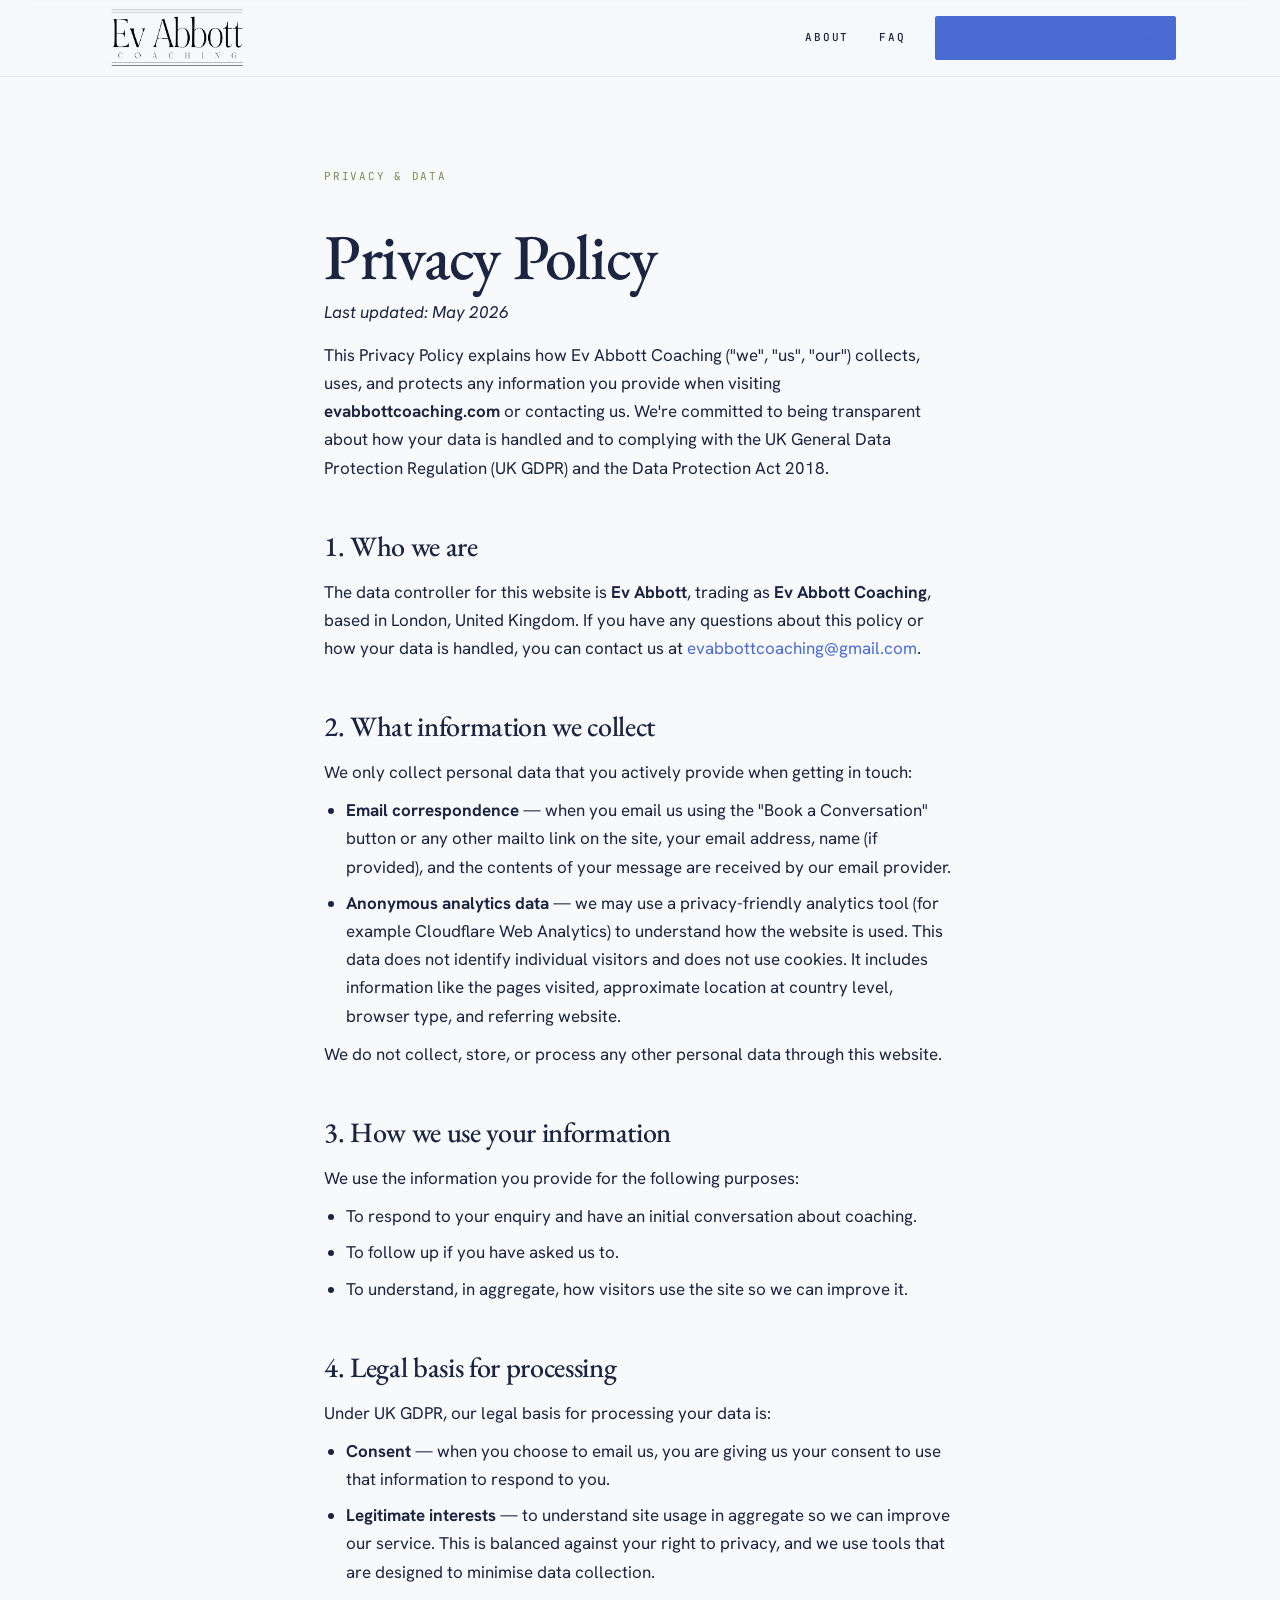
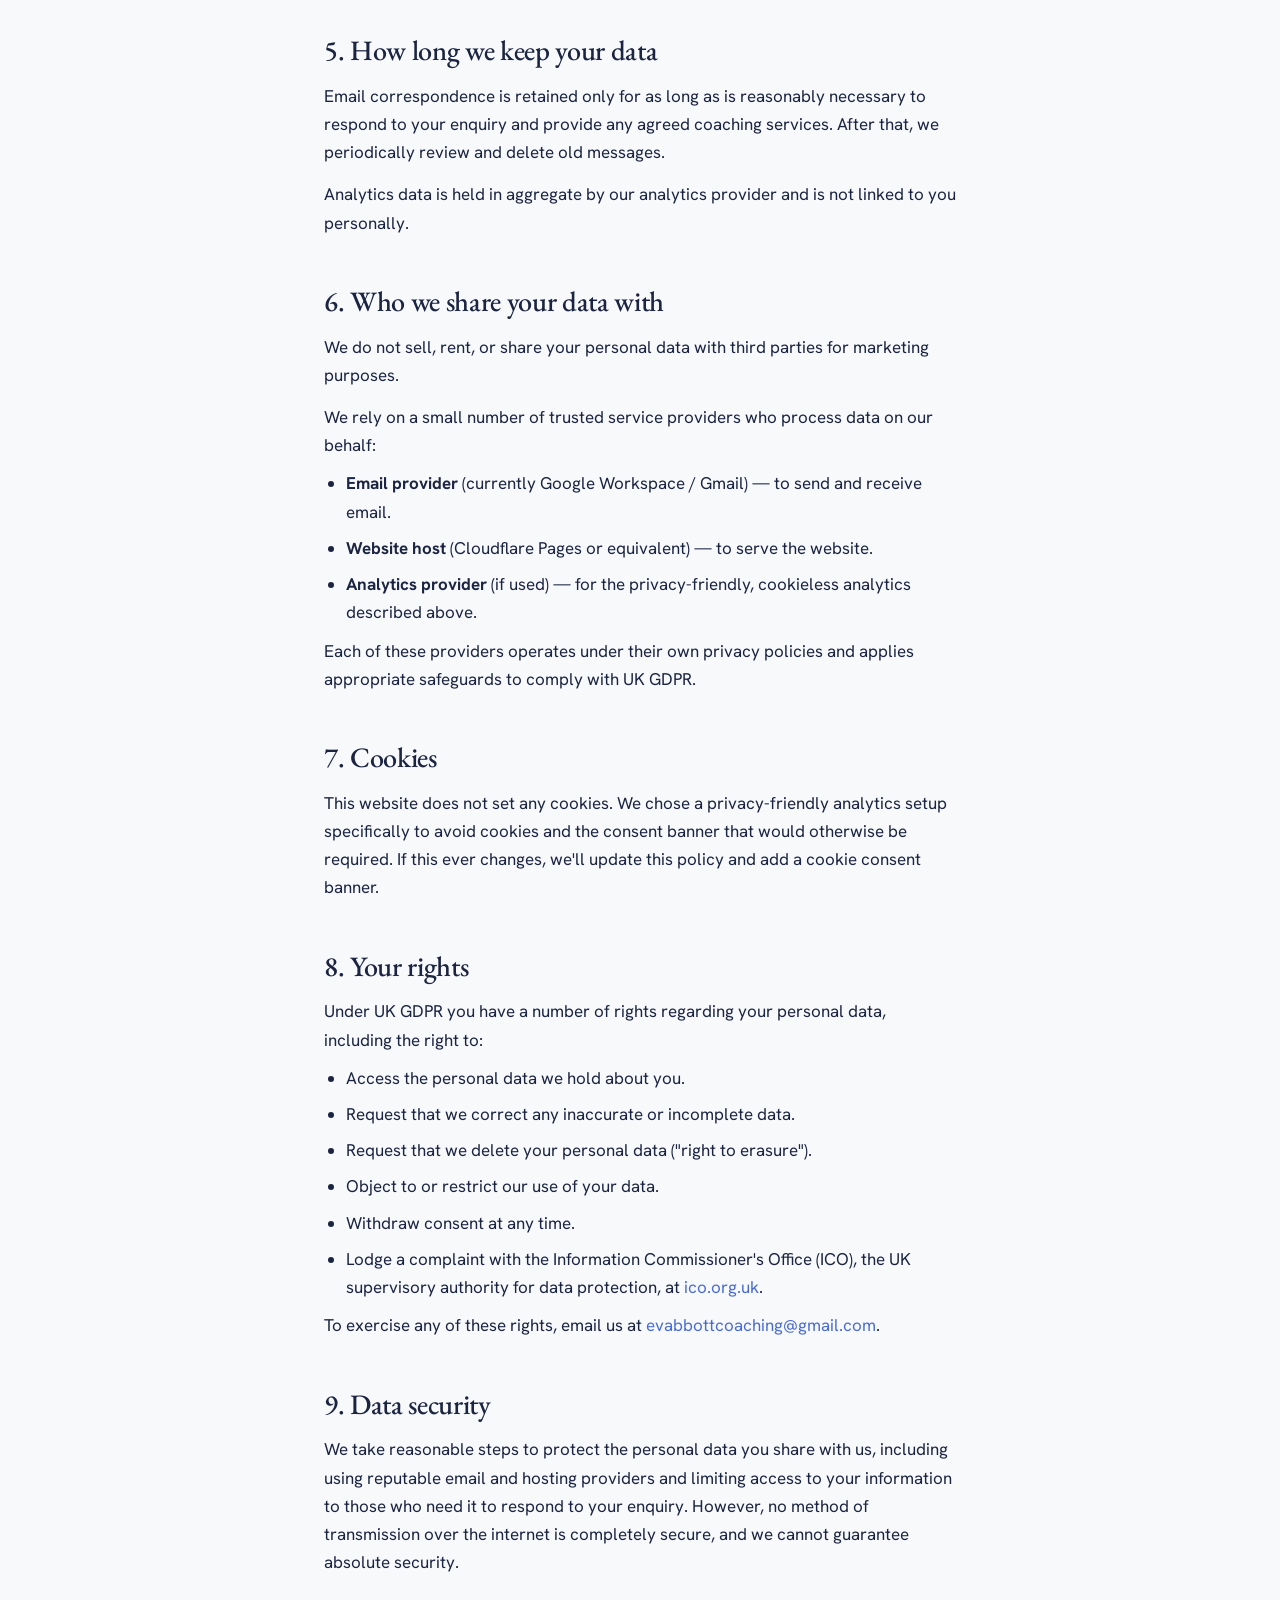
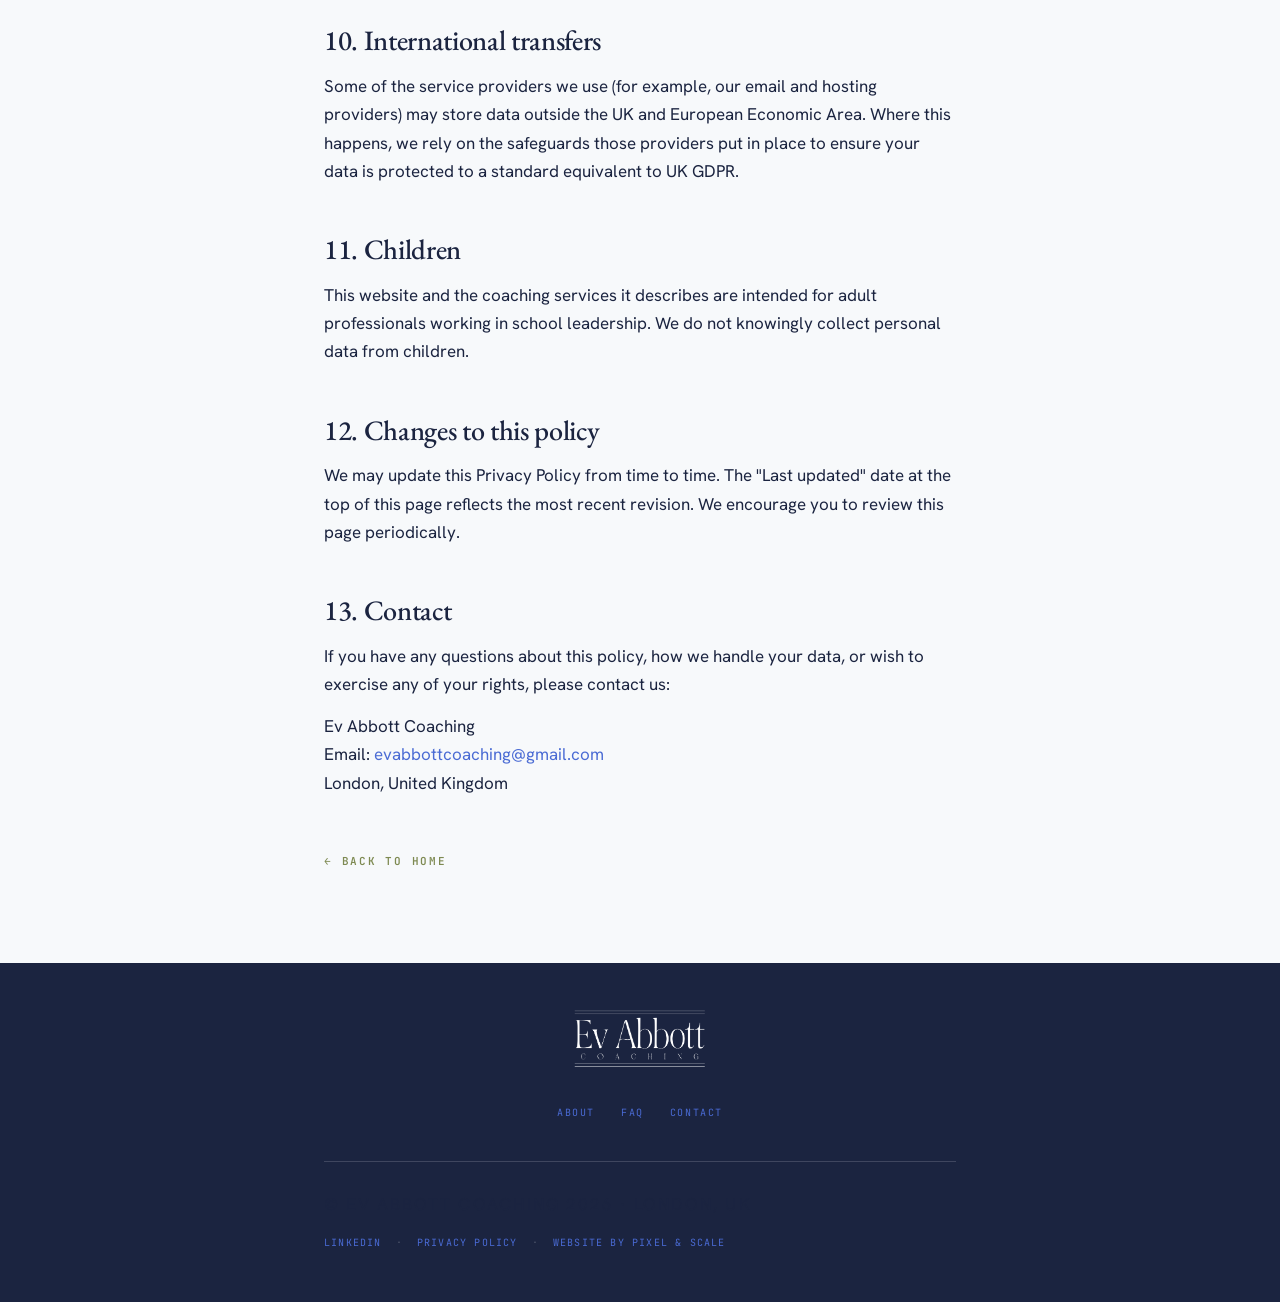
==== commit 2eb27da5: "Switch display serif from Cormorant Garamond to EB Garamond Cormorant's italic was significantly thi" ====
--- a/privacy.html
+++ b/privacy.html
@@ -9,11 +9,13 @@
 <meta name="robots" content="noindex, follow" />
 <meta name="theme-color" content="#1B2440" />
 
-<link rel="icon" href="icon.svg" type="image/svg+xml" />
+<link rel="icon" type="image/png" sizes="32x32" href="images/favicon-32.png" />
+<link rel="icon" type="image/png" href="images/Ev-Abbott-coaching-favicon.png" />
+<link rel="apple-touch-icon" href="images/apple-touch-icon.png" />
 
 <link rel="preconnect" href="https://fonts.googleapis.com" />
 <link rel="preconnect" href="https://fonts.gstatic.com" crossorigin />
-<link href="https://fonts.googleapis.com/css2?family=Cormorant+Garamond:ital,wght@0,400;0,500;0,600;1,400;1,500;1,600&family=Hanken+Grotesk:wght@300;400;500;600&family=JetBrains+Mono:ital,wght@0,400;0,500;0,600;1,500;1,600&display=swap" rel="stylesheet" />
+<link href="https://fonts.googleapis.com/css2?family=EB+Garamond:ital,wght@0,400;0,500;0,600;0,700;1,400;1,500;1,600;1,700&family=Hanken+Grotesk:wght@300;400;500;600&family=JetBrains+Mono:ital,wght@0,400;0,500;0,600;1,500;1,600&display=swap" rel="stylesheet" />
 
 <link rel="stylesheet" href="styles/main.css" />
 
--- a/styles/main.css
+++ b/styles/main.css
@@ -28,7 +28,7 @@
   --line-soft:   rgba(27, 36, 64, 0.08);
   --line-on-dark: rgba(247, 249, 251, 0.16);
 
-  --serif: 'Cormorant Garamond', 'Iowan Old Style', 'Palatino Linotype', Palatino, Georgia, serif;
+  --serif: 'EB Garamond', 'Iowan Old Style', 'Palatino Linotype', Palatino, Georgia, serif;
   --sans:  'Hanken Grotesk', -apple-system, BlinkMacSystemFont, 'Segoe UI', Helvetica, Arial, sans-serif;
   --mono:  'JetBrains Mono', ui-monospace, 'SF Mono', Menlo, Consolas, monospace;
 
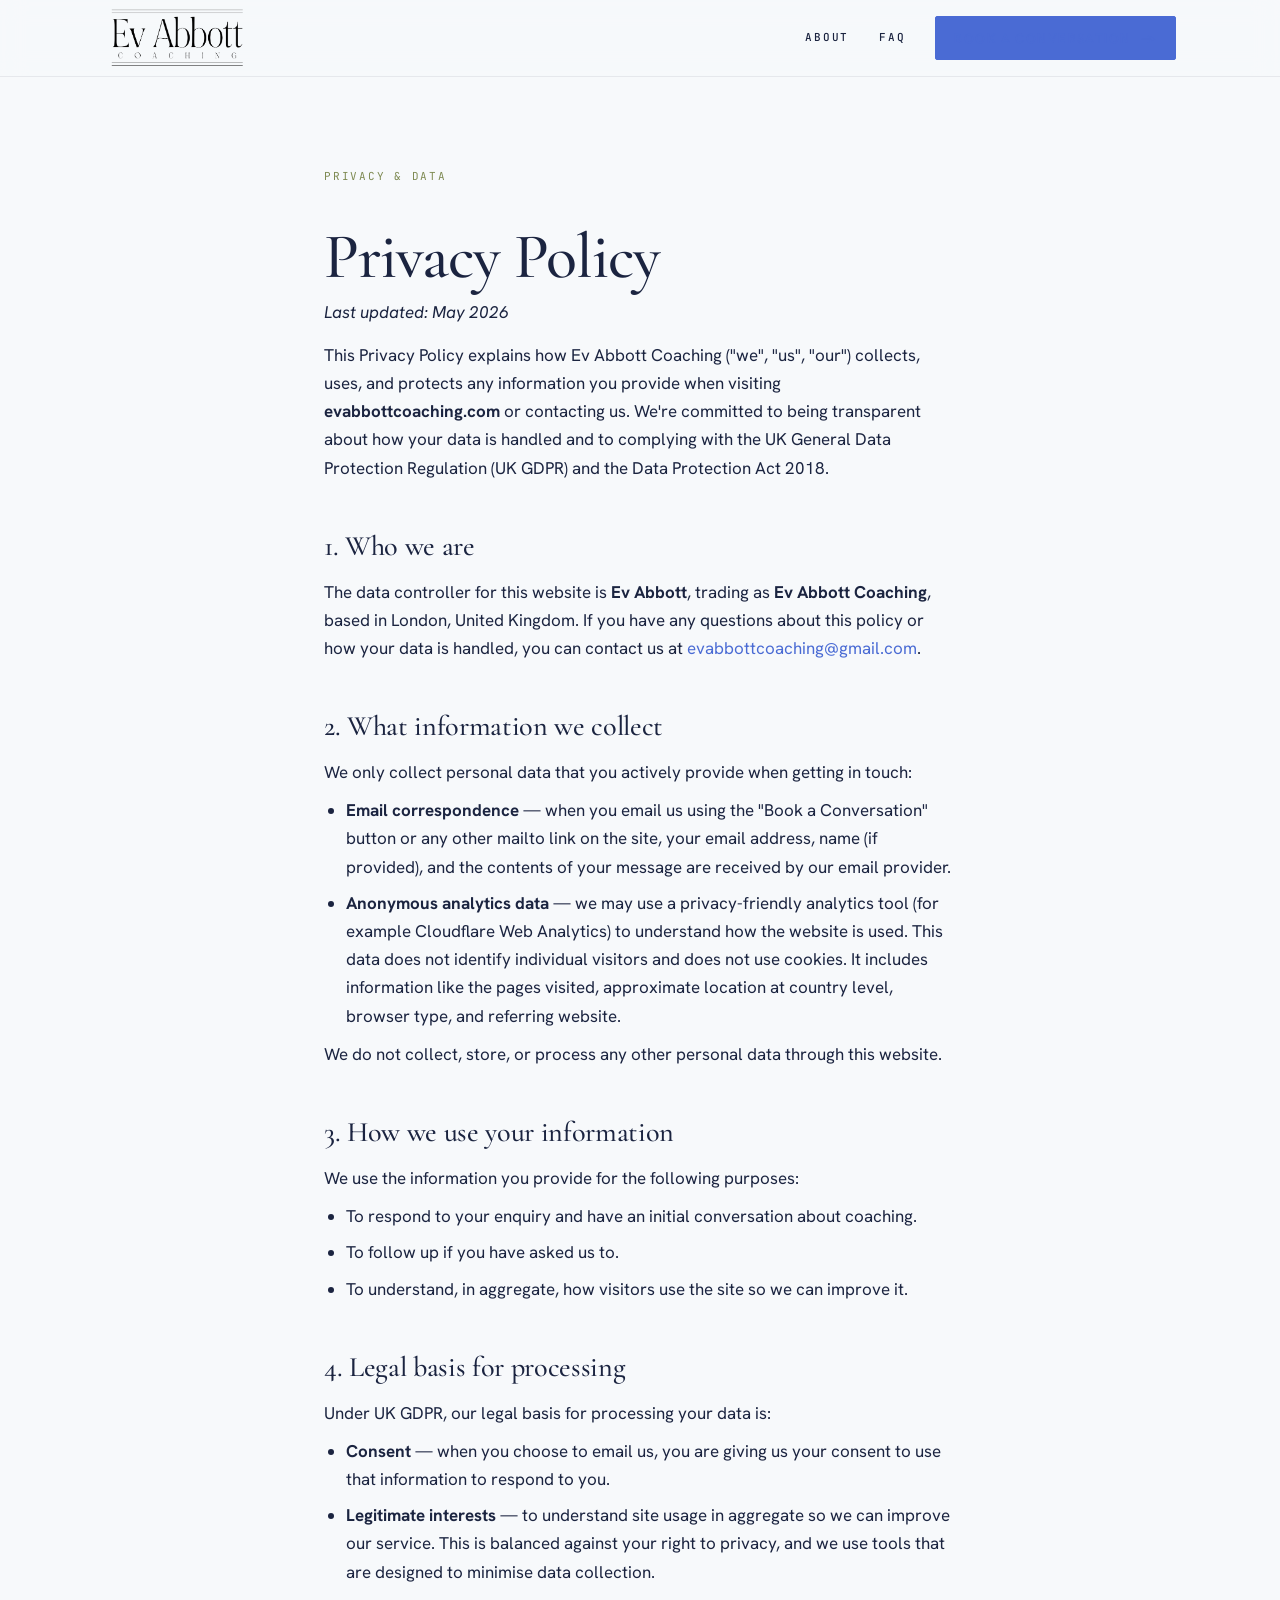
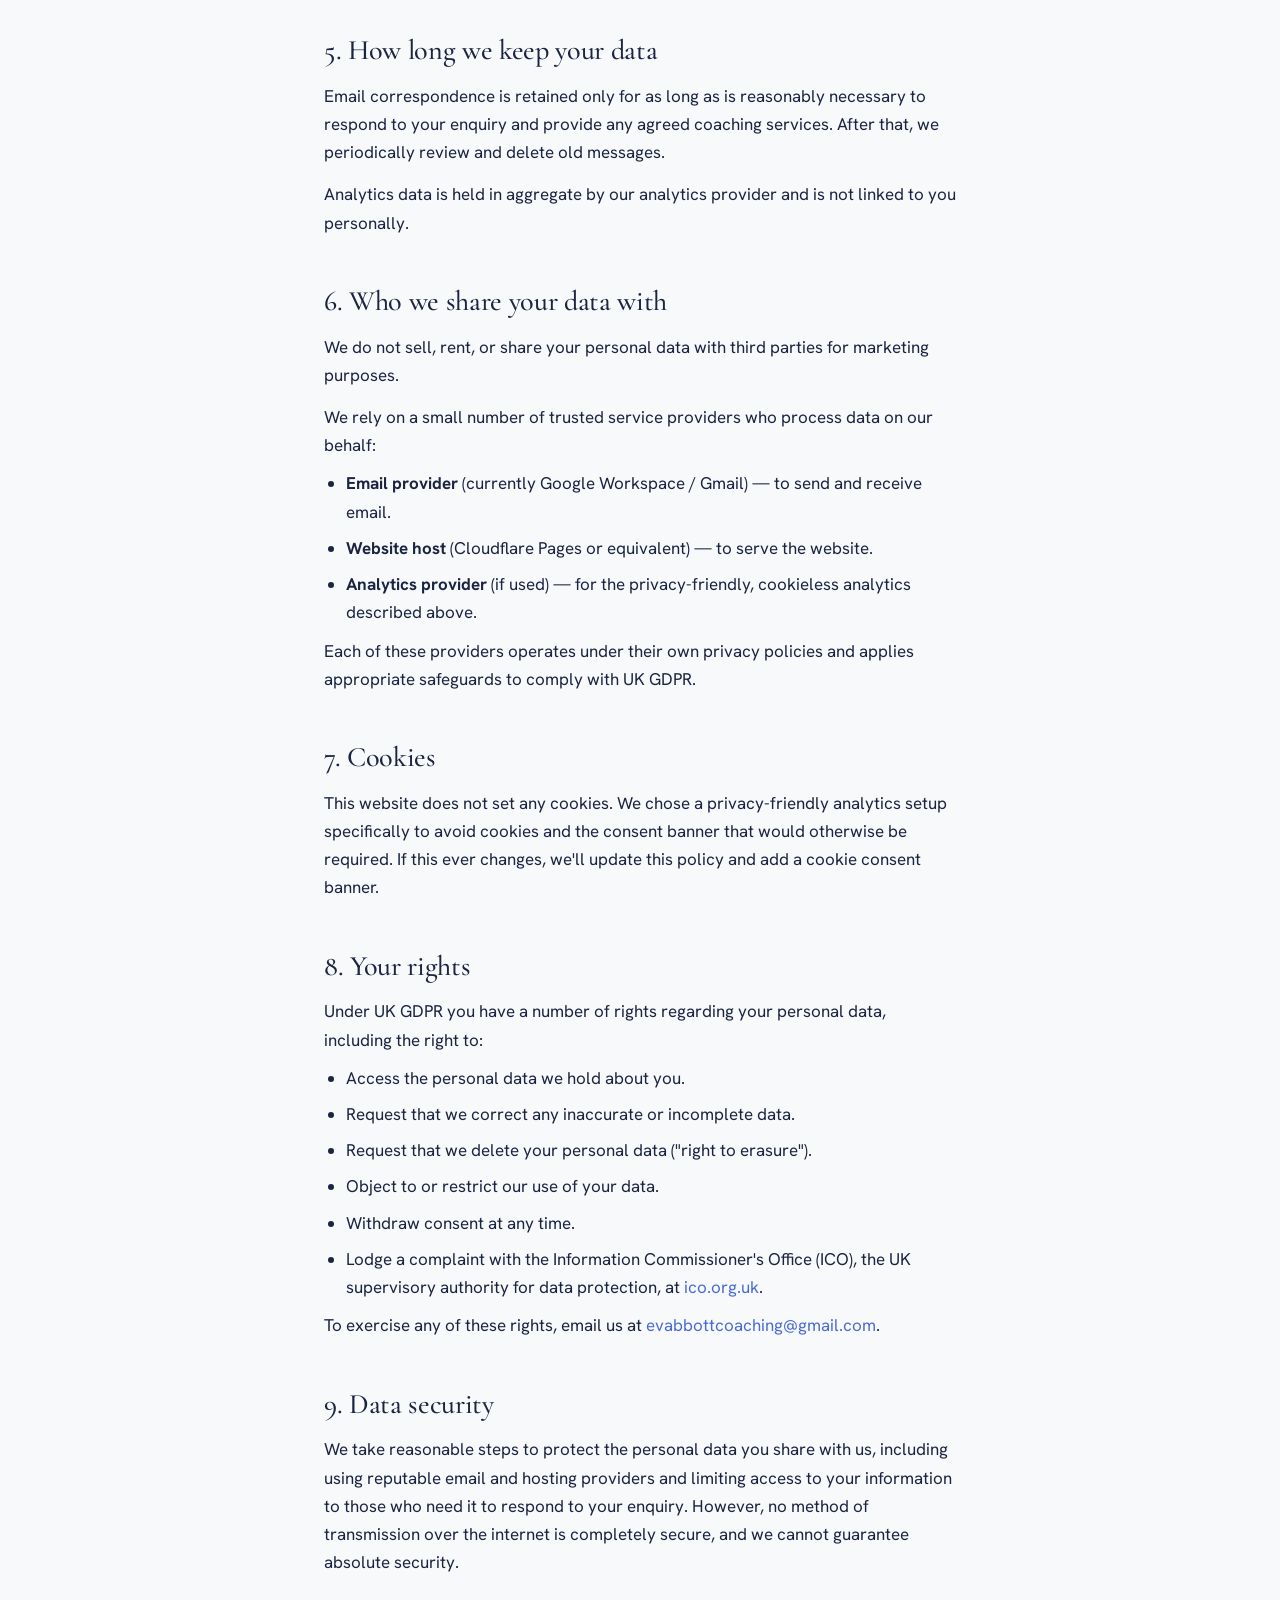
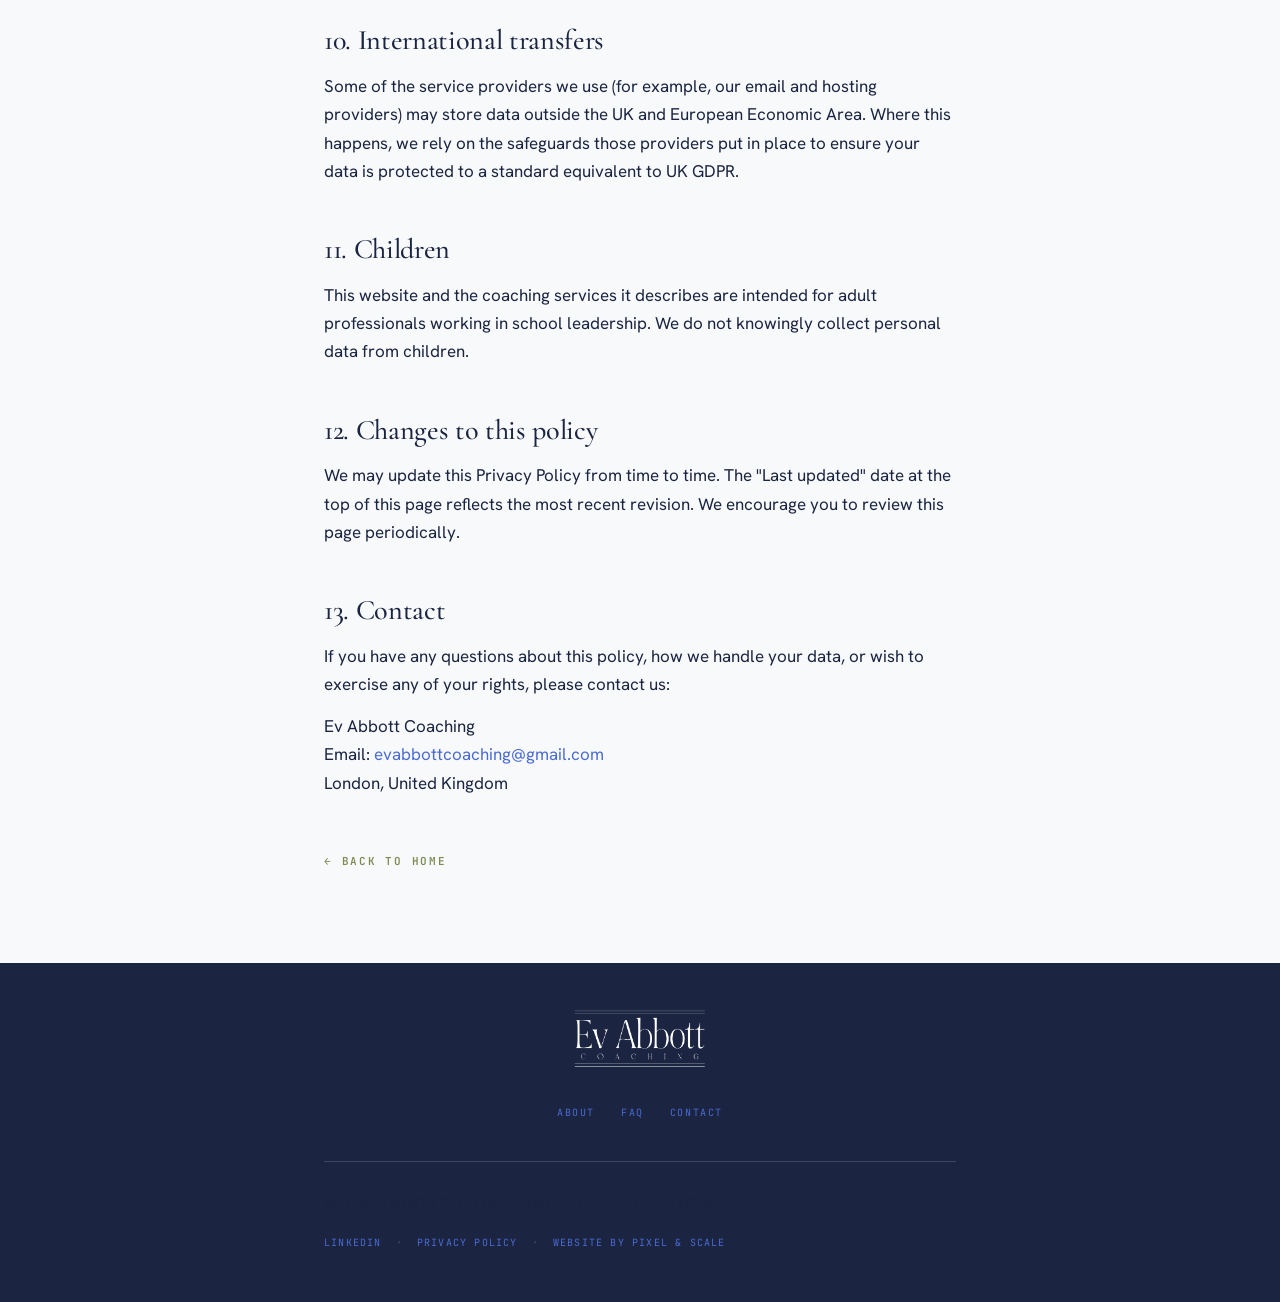
==== commit 75cd3770: "Revert "Switch display serif from Cormorant Garamond to EB Garamond" This reverts commit 2eb27da5b2b" ====
--- a/privacy.html
+++ b/privacy.html
@@ -15,7 +15,7 @@
 
 <link rel="preconnect" href="https://fonts.googleapis.com" />
 <link rel="preconnect" href="https://fonts.gstatic.com" crossorigin />
-<link href="https://fonts.googleapis.com/css2?family=EB+Garamond:ital,wght@0,400;0,500;0,600;0,700;1,400;1,500;1,600;1,700&family=Hanken+Grotesk:wght@300;400;500;600&family=JetBrains+Mono:ital,wght@0,400;0,500;0,600;1,500;1,600&display=swap" rel="stylesheet" />
+<link href="https://fonts.googleapis.com/css2?family=Cormorant+Garamond:ital,wght@0,400;0,500;0,600;1,400;1,500;1,600&family=Hanken+Grotesk:wght@300;400;500;600&family=JetBrains+Mono:ital,wght@0,400;0,500;0,600;1,500;1,600&display=swap" rel="stylesheet" />
 
 <link rel="stylesheet" href="styles/main.css" />
 
--- a/styles/main.css
+++ b/styles/main.css
@@ -28,7 +28,7 @@
   --line-soft:   rgba(27, 36, 64, 0.08);
   --line-on-dark: rgba(247, 249, 251, 0.16);
 
-  --serif: 'EB Garamond', 'Iowan Old Style', 'Palatino Linotype', Palatino, Georgia, serif;
+  --serif: 'Cormorant Garamond', 'Iowan Old Style', 'Palatino Linotype', Palatino, Georgia, serif;
   --sans:  'Hanken Grotesk', -apple-system, BlinkMacSystemFont, 'Segoe UI', Helvetica, Arial, sans-serif;
   --mono:  'JetBrains Mono', ui-monospace, 'SF Mono', Menlo, Consolas, monospace;
 
